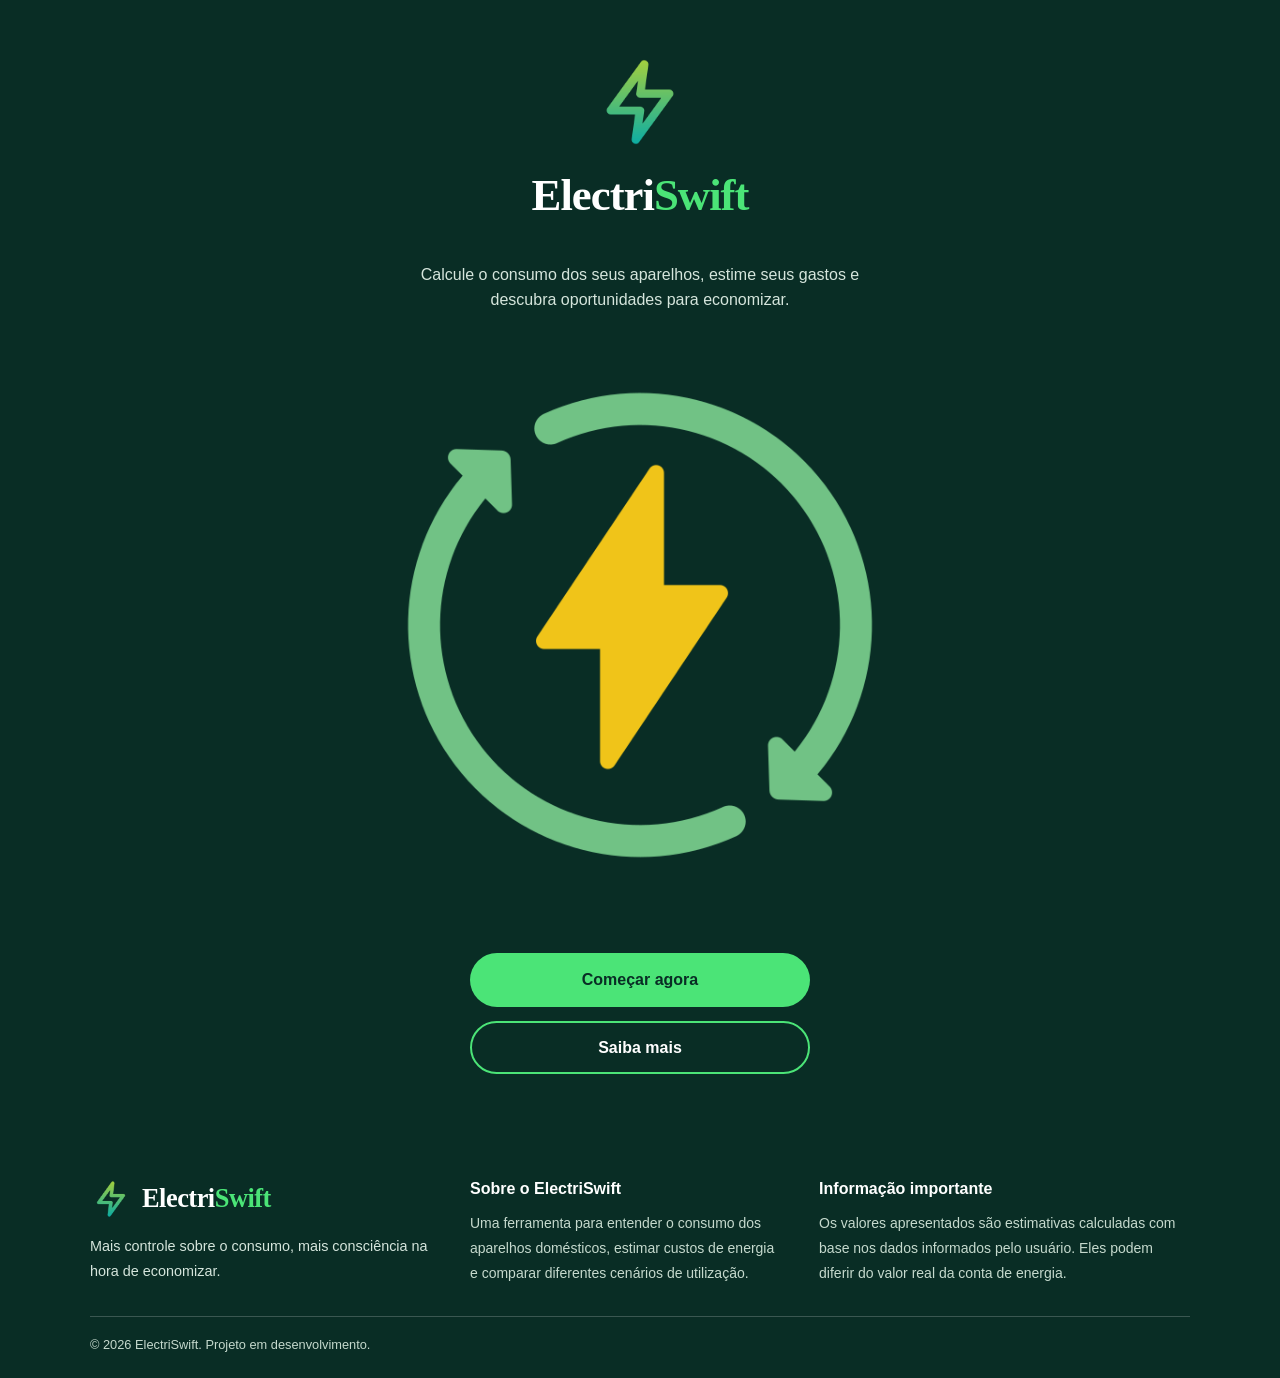
==== index.html @ 2b1b97f8 "Mobile First: estrutura inicial do ElectriSwift" ====
<!DOCTYPE html>
<html lang="pt-BR">

<head>
    <meta charset="UTF-8">
    <meta name="viewport" content="width=device-width, initial-scale=1.0">

    <meta name="description" content="Entenda o consumo de energia da sua casa com o ElectriSwift.">

    <link rel="stylesheet" href="./style.css">
    <script src="./script.js" defer></script>

    <title>ElectriSwift | Consumo de energia</title>
</head>

<body>
    <header class="site-header">

        <div class="brand">
            <img src="./assets/Raio01.png" alt="" class="logo">

            <span class="nome">
                Electri<span class="destaque">Swift</span>
            </span>
        </div>

        <nav class="navBar" aria-label="Navegação principal">
            <ul>
                <li><a href="#home">Início</a></li>
                <li><a href="#sobre">Sobre</a></li>
                <li><a href="#aparelhos">Aparelhos</a></li>
            </ul>
        </nav>

    </header>

    <main>
        <section id="home" class="hero" aria-labelledby="hero-titulo">

            <h1 id="hero-titulo">
                Entenda o consumo de energia da sua casa
            </h1>

            <p>
                Calcule o consumo dos seus aparelhos, estime seus gastos
                e descubra oportunidades para economizar.
            </p>

            <img src="./assets/raio (1).png"
                alt="Raio amarelo cercado por setas verdes, representando energia e eficiência." class="hero-imagem">

            <div class="hero-acoes">

                <a href="#aparelhos" class="btnComecar">
                    Começar agora
                </a>

                <a href="#sobre" class="btnSaibaMais">
                    Saiba mais
                </a>

            </div>

        </section>
    </main>


    <footer class="site-footer">

        <div class="footer-container">
            <div class="footer-brand">

                <div class="footer-identidade">
                    <img src="./assets/Raio01.png" alt="" class="footer-logo">

                    <p class="footer-nome">
                        Electri<span class="destaque">Swift</span>
                    </p>
                </div>

                <p class="footer-descricao">
                    Mais controle sobre o consumo,
                    mais consciência na hora de economizar.
                </p>

            </div>

            <section class="footer-projeto" aria-labelledby="footer-projeto-titulo">

                <h2 id="footer-projeto-titulo">
                    Sobre o ElectriSwift
                </h2>

                <p>
                    Uma ferramenta para entender o consumo dos aparelhos
                    domésticos, estimar custos de energia e comparar
                    diferentes cenários de utilização.
                </p>

            </section>

            <section class="footer-aviso" aria-labelledby="footer-aviso-titulo">

                <h2 id="footer-aviso-titulo">
                    Informação importante
                </h2>

                <p>
                    Os valores apresentados são estimativas calculadas
                    com base nos dados informados pelo usuário.
                    Eles podem diferir do valor real da conta de energia.
                </p>

            </section>

        </div>

        <div class="footer-bottom">

            <p class="footer-copyright">
                &copy; 2026 ElectriSwift. Projeto em desenvolvimento.
            </p>

        </div>

    </footer>


</body>

</html>
---- style.css ----
:root {
    --verde-escuro: #092D25;
    --verde: #18A957;
    --verde-claro: #4BE477;
    --branco: #FFFFFF;
    --fundo: #F5F7F5;
    --texto: #24332D;
    --texto-secundario: #52635A;
}

* {
    margin: 0;
    padding: 0;
    box-sizing: border-box;
}

/* Rolagem suave ao navegar entre seções */
html {
    scroll-behavior: smooth;
}

body {
    font-family: Arial, Helvetica, sans-serif;
    background-color: var(--fundo);
    color: var(--texto);
    line-height: 1.6;
}

.site-header {
    background-color: var(--verde-escuro);
    padding: 20px;
}

.brand {
    display: flex;
    align-items: center;
    justify-content: center;
    color: var(--branco);
    text-decoration: none;
    flex-direction: column;
    gap: 16px;
    margin-top: 32px;
}

.logo {
    width: 100px;
    height: 100px;
    object-fit: contain;
}

.nome {
    font-size: 2.8rem;
    font-weight: 800;
    line-height: 1.2;
    letter-spacing: -1px;
    font-family: emoji;
}

.destaque {
    color: var(--verde-claro);
}

.navBar {
    display: none;
}

.navBar ul {
    list-style: none;
}

.navBar a {
    color: var(--branco);
    text-decoration: none;
}

.hero {
    background-color: var(--verde-escuro);
    color: var(--branco);
    text-align: center;
    padding: 20px 22px 40px;
    display: flex;
    flex-direction: column;
    align-items: center;
    gap: 22px;
}

.hero h1 {
    display: none;
}

.hero p {
    max-width: 480px;
    color: #D5E5DC;
    font-size: 1rem;
}

.hero-imagem {
    width: 50%;
    max-width: 480px;
    margin: 50px;
}

.hero-acoes {
    display: flex;
    flex-direction: column;
    gap: 14px;
    width: 100%;
    max-width: 340px;
    margin: 16px;
}

.btnComecar,
.btnSaibaMais {
    display: inline-flex;
    align-items: center;
    justify-content: center;

    width: 100%;
    min-height: 50px;
    padding: 12px 20px;

    border: 2px solid transparent;
    border-radius: 30px;

    font-size: 1rem;
    font-weight: 700;
    text-align: center;
    text-decoration: none;

    cursor: pointer;
    transition:
        background-color 0.2s ease,
        color 0.2s ease,
        transform 0.2s ease;
}

.btnComecar {
    background-color: var(--verde-claro);
    color: var(--verde-escuro);
}

.btnSaibaMais {
    background-color: transparent;
    border-color: var(--verde-claro);
    color: var(--branco);
}

.btnComecar:hover {
    background-color: var(--branco);
}

.btnSaibaMais:hover {
    background-color: var(--verde-claro);
    color: var(--verde-escuro);
}

.btnComecar:focus-visible,
.btnSaibaMais:focus-visible,
.brand:focus-visible,
.navBar a:focus-visible {
    outline: 3px solid var(--branco);
    outline-offset: 4px;
}

.site-footer {
    background-color: var(--verde-escuro);
    color: var(--branco);
    padding: 36px 22px 20px;
}

.footer-container {
    width: 100%;
    max-width: 1100px;
    margin: 0 auto;

    display: grid;
    grid-template-columns: 1fr;
    gap: 28px;
}

.footer-identidade {
    display: flex;
    align-items: center;
    gap: 10px;
}

.footer-logo {
    width: 42px;
    height: 42px;
    object-fit: contain;
    flex-shrink: 0;
}

.footer-nome {
    font-family: Georgia, "Times New Roman", serif;
    font-size: 1.65rem;
    font-weight: 800;
    line-height: 1.2;
    letter-spacing: -0.5px;
    color: var(--branco);
}

.footer-nome .destaque {
    color: var(--verde-claro);
}

.footer-descricao {
    max-width: 340px;
    margin-top: 14px;

    color: #D5E5DC;
    font-size: 0.9rem;
    line-height: 1.7;
}

.footer-projeto h2,
.footer-aviso h2 {
    margin-bottom: 10px;

    color: var(--branco);
    font-size: 1rem;
    line-height: 1.4;
}

.footer-projeto p,
.footer-aviso p {
    color: #C5D9CD;
    font-size: 0.875rem;
    line-height: 1.8;
}

.footer-bottom {
    width: 100%;
    max-width: 1100px;
    margin: 30px auto 0;
    padding-top: 18px;

    border-top: 1px solid rgba(255, 255, 255, 0.2);

    display: flex;
    flex-direction: column;
    align-items: flex-start;
    gap: 14px;
}

.footer-copyright {
    color: #C5D9CD;
    font-size: 0.8rem;
    line-height: 1.6;
}

@media (min-width: 768px) {

    .site-footer {
        padding: 48px 32px 22px;
    }

    .footer-container {
        grid-template-columns: 1.1fr 1fr 1.2fr;
        gap: 40px;
    }

    .footer-bottom {
        flex-direction: row;
        align-items: center;
        justify-content: space-between;
        gap: 24px;
    }
}
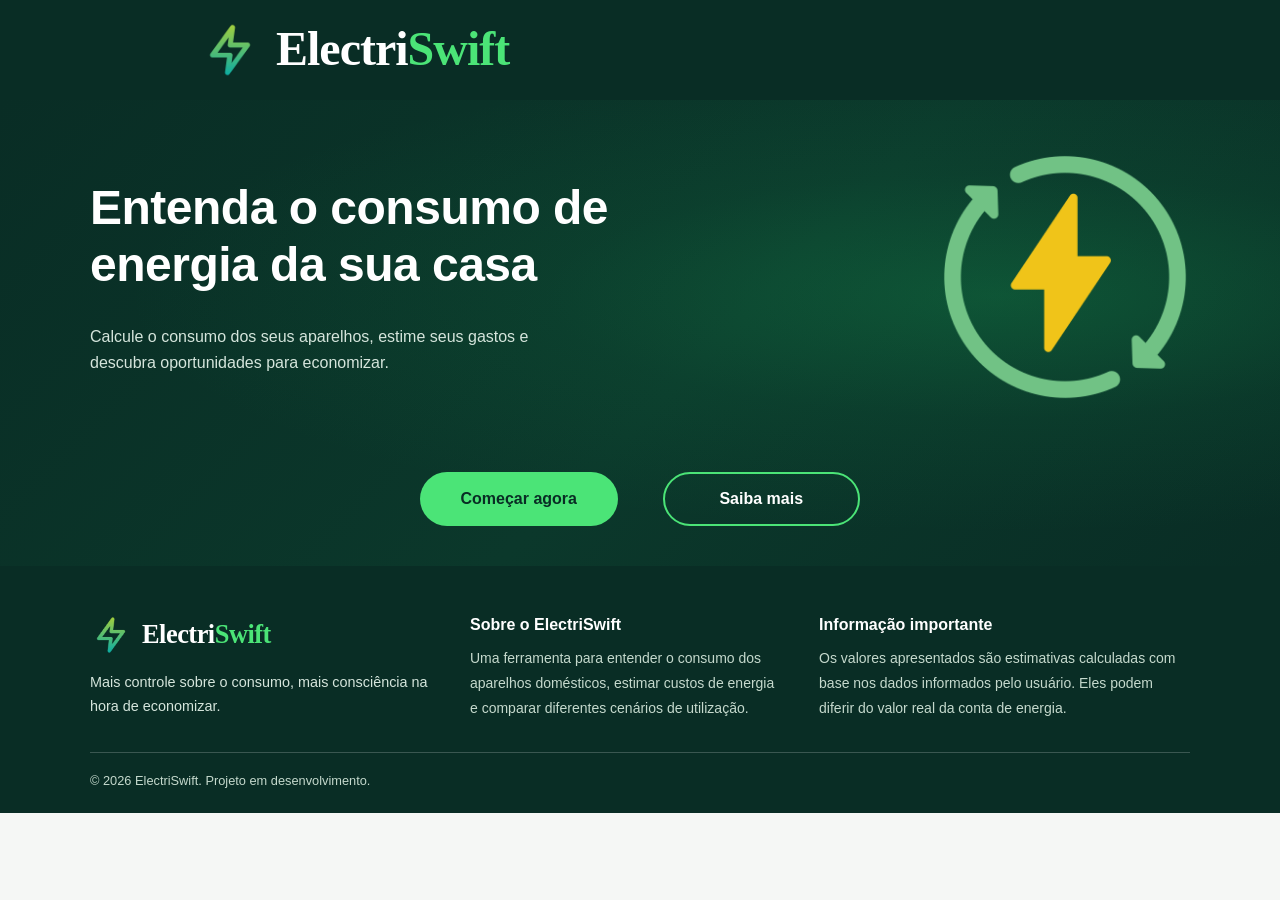
==== commit 3d5c777d: "Rascunho do layout desktop do hero" ====
--- a/index.html
+++ b/index.html
@@ -23,36 +23,32 @@
                 Electri<span class="destaque">Swift</span>
             </span>
         </div>
-
-        <nav class="navBar" aria-label="Navegação principal">
-            <ul>
-                <li><a href="#home">Início</a></li>
-                <li><a href="#sobre">Sobre</a></li>
-                <li><a href="#aparelhos">Aparelhos</a></li>
-            </ul>
-        </nav>
-
     </header>
 
     <main>
         <section id="home" class="hero" aria-labelledby="hero-titulo">
+            <div class="heroContainer">
+                <div class="heroTexto">
+                    <h1 id="hero-titulo">
+                        Entenda o consumo de energia da sua casa
+                    </h1>
 
-            <h1 id="hero-titulo">
-                Entenda o consumo de energia da sua casa
-            </h1>
+                    <p>
+                        Calcule o consumo dos seus aparelhos, estime seus gastos
+                        e descubra oportunidades para economizar.
+                    </p>
 
-            <p>
-                Calcule o consumo dos seus aparelhos, estime seus gastos
-                e descubra oportunidades para economizar.
-            </p>
-
-            <img src="./assets/raio (1).png"
-                alt="Raio amarelo cercado por setas verdes, representando energia e eficiência." class="hero-imagem">
-
+                    
+                </div>
+                <img src="./assets/raio (1).png"
+                alt="Raio amarelo cercado por setas verdes, representando energia e eficiência."
+                class="hero-imagem">
+            </div>
+            
             <div class="hero-acoes">
 
                 <a href="#aparelhos" class="btnComecar">
-                    Começar agora
+                    Começar agora 
                 </a>
 
                 <a href="#sobre" class="btnSaibaMais">
@@ -60,7 +56,6 @@
                 </a>
 
             </div>
-
         </section>
     </main>
 
--- a/style.css
+++ b/style.css
@@ -37,19 +37,19 @@
     justify-content: center;
     color: var(--branco);
     text-decoration: none;
-    flex-direction: column;
+    flex-direction: row;
     gap: 16px;
     margin-top: 32px;
 }
 
 .logo {
-    width: 100px;
-    height: 100px;
+    width: 50px;
+    height: 50px;
     object-fit: contain;
 }
 
 .nome {
-    font-size: 2.8rem;
+    font-size: 2.5rem;
     font-weight: 800;
     line-height: 1.2;
     letter-spacing: -1px;
@@ -60,19 +60,6 @@
     color: var(--verde-claro);
 }
 
-.navBar {
-    display: none;
-}
-
-.navBar ul {
-    list-style: none;
-}
-
-.navBar a {
-    color: var(--branco);
-    text-decoration: none;
-}
-
 .hero {
     background-color: var(--verde-escuro);
     color: var(--branco);
@@ -84,21 +71,55 @@
     gap: 22px;
 }
 
+.heroContainer {
+    width: 100%;
+    max-width: 1100px;
+    margin: 0 auto;
+
+    display: flex;
+    flex-direction: column;
+    align-items: center;
+    gap: 24px;
+}
+
+.heroTexto {
+    width: 100%;
+
+    display: flex;
+    flex-direction: column;
+    align-items: center;
+    gap: 22px;
+
+    text-align: center;
+}
+
 .hero h1 {
-    display: none;
+    display: block;
+    max-width: 24ch;
+
+    font-size: clamp(1.8rem, 7vw, 2.4rem);
+    line-height: 1.2;
+    letter-spacing: -0.5px;
 }
 
 .hero p {
+    width: 100%;
     max-width: 480px;
+
     color: #D5E5DC;
     font-size: 1rem;
 }
 
 .hero-imagem {
-    width: 50%;
-    max-width: 480px;
-    margin: 50px;
-}
+    display: block;
+    width: 55%;
+    max-width: 240px;
+    height: auto;
+    object-fit: contain;
+
+    margin: 8px 0 18px;
+}
+
 
 .hero-acoes {
     display: flex;
@@ -250,6 +271,99 @@
 }
 
 @media (min-width: 768px) {
+    .brand {
+        flex-direction: row;
+        margin-top: 0px;
+        justify-content: flex-start;
+        margin-left: 180px;
+    }
+
+    .nome {
+        font-size: 3rem;
+    }
+
+    .logo {
+        width: 60px;
+        height: 60px;
+    }
+
+    .hero {
+        background:
+            radial-gradient(ellipse at 78% 42%,
+                rgba(24, 169, 87, 0.28) 0%,
+                rgba(24, 169, 87, 0.08) 32%,
+                transparent 62%),
+            linear-gradient(135deg,
+                #092D25 0%,
+                #0B382B 55%,
+                #092D25 100%);
+
+        color: var(--branco);
+        overflow: hidden;
+    }
+
+
+    .heroContainer {
+        flex-direction: row;
+        align-items: center;
+        justify-content: space-between;
+        padding: 32px 0;
+        gap: clamp(32px, 6vw, 90px);
+    }
+
+    .heroTexto {
+        flex: 1;
+        min-width: 0;
+
+        align-items: flex-start;
+        text-align: left;
+        gap: 30px;
+    }
+
+    .hero h1 {
+        display: block;
+        max-width: 20ch;
+
+        font-size: clamp(2rem, 4vw, 3rem);
+        line-height: 1.2;
+        text-align: left;
+    }
+
+    .hero p {
+        max-width: 480px;
+        font-size: 1rem;
+        text-align: left;
+    }
+
+    .hero-imagem {
+        flex: 0 0 auto;
+
+        width: clamp(220px, 28vw, 320px);
+        margin-top: 15px;
+        max-width: 250px;
+        height: auto;
+
+        margin: 0;
+    }
+
+    .hero-acoes {
+        flex-direction: row;
+        justify-content: flex-start;
+
+        width: 100%;
+        max-width: 440px;
+
+        gap: 45px;
+        margin: 16px 0 0;
+    }
+
+    .btnComecar,
+    .btnSaibaMais {
+        flex: 1;
+        width: auto;
+        min-width: 0;
+    }
+
 
     .site-footer {
         padding: 48px 32px 22px;
@@ -266,4 +380,4 @@
         justify-content: space-between;
         gap: 24px;
     }
-}
+}
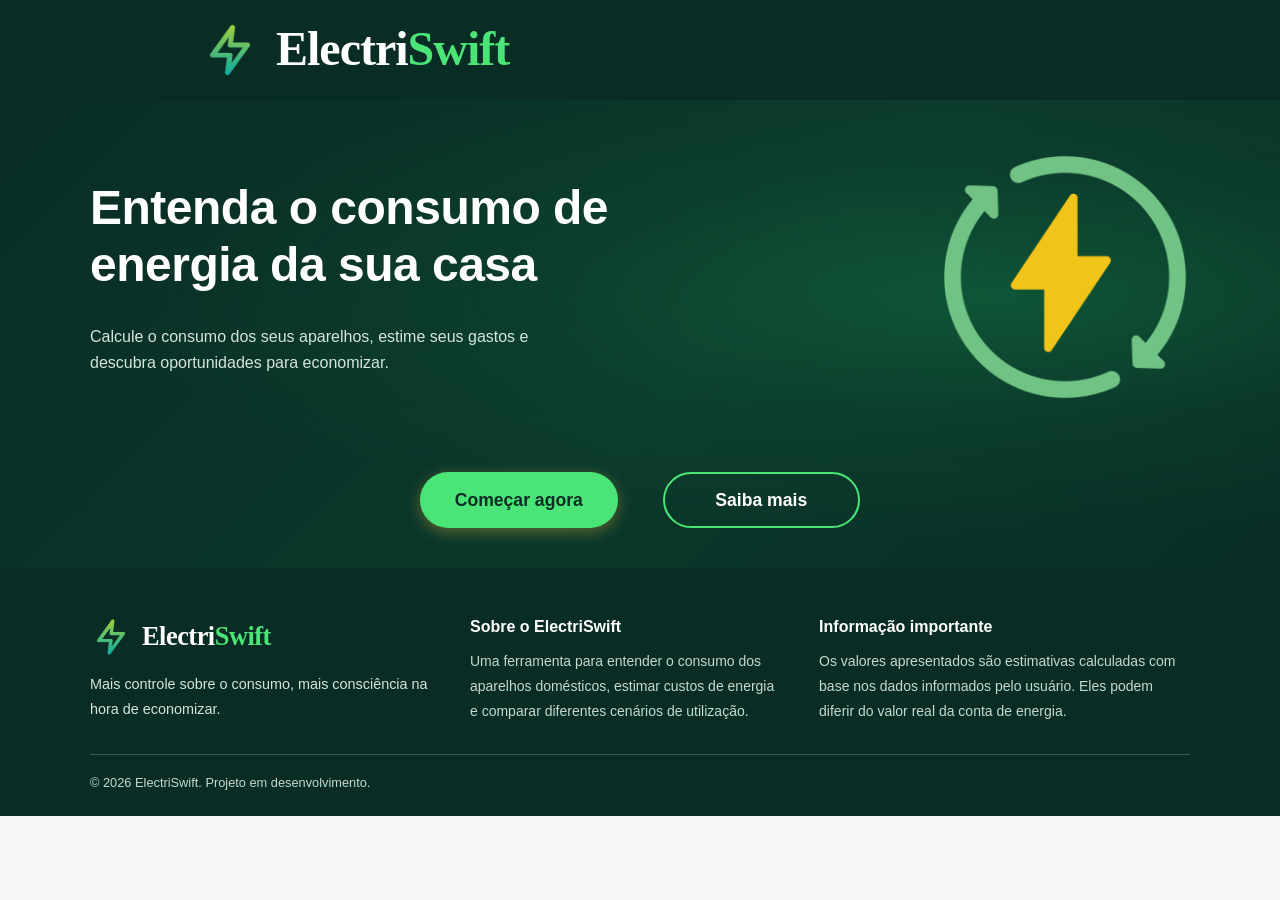
==== commit 6df8986b: "Estruturando a arquitetura da landing page" ====
--- a/index.html
+++ b/index.html
@@ -7,7 +7,7 @@
 
     <meta name="description" content="Entenda o consumo de energia da sua casa com o ElectriSwift.">
 
-    <link rel="stylesheet" href="./style.css">
+    <link rel="stylesheet" href="./css/style.css">
     <script src="./script.js" defer></script>
 
     <title>ElectriSwift | Consumo de energia</title>
@@ -47,7 +47,7 @@
             
             <div class="hero-acoes">
 
-                <a href="#aparelhos" class="btnComecar">
+                <a href="./app.html" class="btnComecar">
                     Começar agora 
                 </a>
 
--- a/css/style.css
+++ b/css/style.css
@@ -0,0 +1,407 @@
+:root {
+    --verde-escuro: #092D25;
+    --verde: #18A957;
+    --verde-claro: #4BE477;
+    --branco: #FFFFFF;
+    --fundo: #F5F7F5;
+    --texto: #24332D;
+    --texto-secundario: #52635A;
+}
+
+* {
+    margin: 0;
+    padding: 0;
+    box-sizing: border-box;
+}
+
+/* Rolagem suave ao navegar entre seções */
+html {
+    scroll-behavior: smooth;
+}
+
+body {
+    font-family: Arial, Helvetica, sans-serif;
+    background-color: var(--fundo);
+    color: var(--texto);
+    line-height: 1.6;
+}
+
+.site-header {
+    background-color: var(--verde-escuro);
+    padding: 20px;
+}
+
+.brand {
+    display: flex;
+    align-items: center;
+    justify-content: center;
+    color: var(--branco);
+    text-decoration: none;
+    flex-direction: row;
+    gap: 16px;
+    margin-top: 32px;
+}
+
+.logo {
+    width: 50px;
+    height: 50px;
+    object-fit: contain;
+}
+
+.nome {
+    font-size: 2.5rem;
+    font-weight: 800;
+    line-height: 1.2;
+    letter-spacing: -1px;
+    font-family: emoji;
+}
+
+.destaque {
+    color: var(--verde-claro);
+}
+
+.hero {
+    background-color: var(--verde-escuro);
+    color: var(--branco);
+    text-align: center;
+    padding: 20px 22px 40px;
+    display: flex;
+    flex-direction: column;
+    align-items: center;
+    gap: 22px;
+}
+
+.heroContainer {
+    width: 100%;
+    max-width: 1100px;
+    margin: 0 auto;
+
+    display: flex;
+    flex-direction: column;
+    align-items: center;
+    gap: 24px;
+}
+
+.heroTexto {
+    width: 100%;
+
+    display: flex;
+    flex-direction: column;
+    align-items: center;
+    gap: 22px;
+
+    text-align: center;
+}
+
+.hero h1 {
+    display: block;
+    max-width: 24ch;
+
+    font-size: clamp(1.8rem, 7vw, 2.4rem);
+    line-height: 1.2;
+    letter-spacing: -0.5px;
+}
+
+.hero p {
+    width: 100%;
+    max-width: 480px;
+
+    color: #D5E5DC;
+    font-size: 1rem;
+}
+
+.hero-imagem {
+    display: block;
+    width: 55%;
+    max-width: 240px;
+    height: auto;
+    object-fit: contain;
+
+    margin: 8px 0 18px;
+}
+
+
+.hero-acoes {
+    display: flex;
+    flex-direction: column;
+    gap: 14px;
+    width: 100%;
+    max-width: 340px;
+    margin: 16px;
+}
+
+.btnComecar,
+.btnSaibaMais {
+    display: inline-flex;
+    align-items: center;
+    justify-content: center;
+
+    width: 100%;
+    min-height: 50px;
+    padding: 12px 20px;
+
+    border: 2px solid transparent;
+    border-radius: 30px;
+
+    font-size: 1rem;
+    font-weight: 700;
+    text-align: center;
+    text-decoration: none;
+
+    cursor: pointer;
+    transition:
+        background-color 0.2s ease,
+        color 0.2s ease,
+        transform 0.2s ease;
+    animation: fadeInUp 1s ease-out 0.6s both;
+}
+
+.btnComecar {
+    background-color: var(--verde-claro);
+    color: var(--verde-escuro);
+
+    
+    font-size: 1.1rem;
+    font-weight: 600;
+    
+    cursor: pointer;
+    transition: all 0.3s ease;
+    box-shadow: 0 4px 15px rgba(212, 175, 55, 0.4);
+}
+
+.btnSaibaMais {
+    background-color: transparent;
+    border-color: var(--verde-claro);
+    color: var(--branco);
+
+    font-size: 1.1rem;
+    font-weight: 600;
+    
+    cursor: pointer;
+    transition: all 0.3s ease;
+}
+
+.btnComecar:hover {
+    background-color: var(--branco);
+    transform: translateY(-3px);
+    box-shadow: 0 6px 20px rgba(212, 175, 55, 0.6);    
+    transition: 0.5s ease-in-out;
+}
+
+.btnComecar:active {
+    transform: translateY(-1px);
+}
+
+.btnSaibaMais:hover {
+    background-color: var(--verde-claro);
+    color: var(--verde-escuro);
+    
+    transition: 0.5s ease-in-out;
+}
+
+.btnComecar:focus-visible,
+.btnSaibaMais:focus-visible,
+.brand:focus-visible,
+.navBar a:focus-visible {
+    outline: 3px solid var(--branco);
+    outline-offset: 4px;
+}
+
+.site-footer {
+    background-color: var(--verde-escuro);
+    color: var(--branco);
+    padding: 36px 22px 20px;
+}
+
+.footer-container {
+    width: 100%;
+    max-width: 1100px;
+    margin: 0 auto;
+
+    display: grid;
+    grid-template-columns: 1fr;
+    gap: 28px;
+}
+
+.footer-identidade {
+    display: flex;
+    align-items: center;
+    gap: 10px;
+}
+
+.footer-logo {
+    width: 42px;
+    height: 42px;
+    object-fit: contain;
+    flex-shrink: 0;
+}
+
+.footer-nome {
+    font-family: Georgia, "Times New Roman", serif;
+    font-size: 1.65rem;
+    font-weight: 800;
+    line-height: 1.2;
+    letter-spacing: -0.5px;
+    color: var(--branco);
+}
+
+.footer-nome .destaque {
+    color: var(--verde-claro);
+}
+
+.footer-descricao {
+    max-width: 340px;
+    margin-top: 14px;
+
+    color: #D5E5DC;
+    font-size: 0.9rem;
+    line-height: 1.7;
+}
+
+.footer-projeto h2,
+.footer-aviso h2 {
+    margin-bottom: 10px;
+
+    color: var(--branco);
+    font-size: 1rem;
+    line-height: 1.4;
+}
+
+.footer-projeto p,
+.footer-aviso p {
+    color: #C5D9CD;
+    font-size: 0.875rem;
+    line-height: 1.8;
+}
+
+.footer-bottom {
+    width: 100%;
+    max-width: 1100px;
+    margin: 30px auto 0;
+    padding-top: 18px;
+
+    border-top: 1px solid rgba(255, 255, 255, 0.2);
+
+    display: flex;
+    flex-direction: column;
+    align-items: flex-start;
+    gap: 14px;
+}
+
+.footer-copyright {
+    color: #C5D9CD;
+    font-size: 0.8rem;
+    line-height: 1.6;
+}
+
+@media (min-width: 768px) {
+    .brand {
+        flex-direction: row;
+        margin-top: 0px;
+        justify-content: flex-start;
+        margin-left: 180px;
+    }
+
+    .nome {
+        font-size: 3rem;
+    }
+
+    .logo {
+        width: 60px;
+        height: 60px;
+    }
+
+    .hero {
+        background:
+            radial-gradient(ellipse at 78% 42%,
+                rgba(24, 169, 87, 0.28) 0%,
+                rgba(24, 169, 87, 0.08) 32%,
+                transparent 62%),
+            linear-gradient(135deg,
+                #092D25 0%,
+                #0B382B 55%,
+                #092D25 100%);
+
+        color: var(--branco);
+        overflow: hidden;
+    }
+
+
+    .heroContainer {
+        flex-direction: row;
+        align-items: center;
+        justify-content: space-between;
+        padding: 32px 0;
+        gap: clamp(32px, 6vw, 90px);
+    }
+
+    .heroTexto {
+        flex: 1;
+        min-width: 0;
+
+        align-items: flex-start;
+        text-align: left;
+        gap: 30px;
+    }
+
+    .hero h1 {
+        display: block;
+        max-width: 20ch;
+
+        font-size: clamp(2rem, 4vw, 3rem);
+        line-height: 1.2;
+        text-align: left;
+    }
+
+    .hero p {
+        max-width: 480px;
+        font-size: 1rem;
+        text-align: left;
+    }
+
+    .hero-imagem {
+        flex: 0 0 auto;
+
+        width: clamp(220px, 28vw, 320px);
+        margin-top: 15px;
+        max-width: 250px;
+        height: auto;
+
+        margin: 0;
+    }
+
+    .hero-acoes {
+        flex-direction: row;
+        justify-content: flex-start;
+
+        width: 100%;
+        max-width: 440px;
+
+        gap: 45px;
+        margin: 16px 0 0;
+    }
+
+    .btnComecar,
+    .btnSaibaMais {
+        flex: 1;
+        width: auto;
+        min-width: 0;
+    }
+
+
+    .site-footer {
+        padding: 48px 32px 22px;
+    }
+
+    .footer-container {
+        grid-template-columns: 1.1fr 1fr 1.2fr;
+        gap: 40px;
+    }
+
+    .footer-bottom {
+        flex-direction: row;
+        align-items: center;
+        justify-content: space-between;
+        gap: 24px;
+    }
+}
